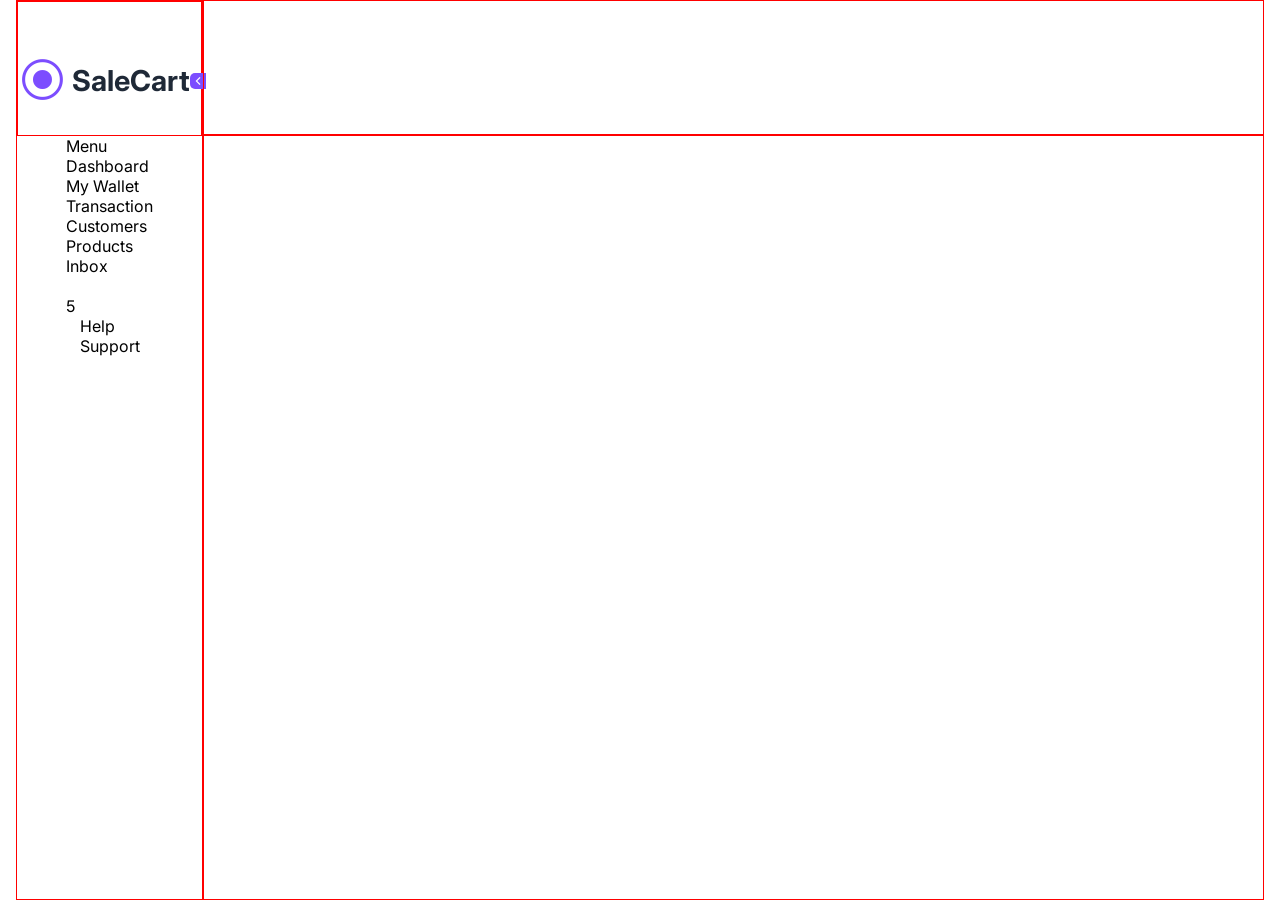
==== dashboard/index.html @ a75c5bb8 "Add files via upload" ====
<!DOCTYPE html>
<html lang="pt-be">
<head>
    <meta charset="UTF-8">
    <meta name="viewport" content="width=device-width, initial-scale=1.0">
    <title>DASHBOARD</title>
    <link rel="stylesheet" href="style.css">
    <link rel="stylesheet" href="https://fonts.googleapis.com/css2?family=Material+Symbols+Outlined"/>
</head>
<body>
    <div class="container">
        <aside>
            <div class="title">
                
                <h1><span class="material-symbols-outlined">radio_button_checked</span> SaleCart</h1>
                <span class="material-symbols-outlined title-span">chevron_left</span>

            </div>
            <div class="box1">
                <p class="menu-title">Menu</p>
                <div class="itens">
                    <p class="selected"><span></span> Dashboard</p>
                    <p><span></span> My Wallet</p>
                    <p><span></span> Transaction</p>
                    <p><span></span> Customers</p>
                    <p><span></span> Products</p>
                    <div class="iten-image">
                        <p><span></span> Inbox</p>
                        <img src="" alt="" >
                        <p class="num-aside">5</p>

                    </div>
                </div>
            </div>
            <div class="box2">
                <p class="menu-title">Help</p>
                <p><span></span> Support</p>


            </div>
        </aside>
        

        <div class="content">
            <header></header>
            <main></main>
    
        </div>

    </div>
</body>
</html>
---- dashboard/style.css ----
@import url('https://fonts.googleapis.com/css2?family=Inter:ital,opsz,wght@0,14..32,100..900;1,14..32,100..900&display=swap');
:root {

  /* ===== PRIMARY ===== */
  --color-primary: #7C4DFF;
  --color-primary-light: #A78BFA;
  --color-primary-dark: #5B21B6;

  /* ===== SECONDARY ===== */
  --color-secondary: #22C55E;
  --color-secondary-light: #86EFAC;

  /* ===== ALERT ===== */
  --color-danger: #FF5A5F;
  --color-warning: #F59E0B;
  --color-info: #3B82F6;

  /* ===== BACKGROUNDS ===== */
  --bg-main: #F5F6FA;
  --bg-sidebar: #FFFFFF;
  --bg-card: #FFFFFF;
  --bg-hover: #F3F4F6;

  /* ===== TEXT ===== */
  --text-primary: #1F2937;
  --text-secondary: #6B7280;
  --text-muted: #9CA3AF;
  --text-white: #FFFFFF;

  /* ===== BORDER ===== */
  --border-color: #E5E7EB;

  /* ===== CHART COLORS ===== */
  --chart-purple: #7C4DFF;
  --chart-green: #34D399;
  --chart-lime: #C4F000;
  --chart-blue: #60A5FA;
  --chart-orange: #FB923C;

  /* ===== STATUS ===== */
  --success: #22C55E;
  --error: #EF4444;
  --warning: #F59E0B;
  --info: #3B82F6;

  /* ===== SHADOW ===== */
  --shadow-sm: 0 2px 6px rgba(0,0,0,0.05);
  --shadow-md: 0 4px 12px rgba(0,0,0,0.08);

  /* ===== RADIUS ===== */
  --radius-sm: 8px;
  --radius-md: 12px;
  --radius-lg: 20px;
}
*{
    padding: 0;
    margin: 0;
    box-sizing: border-box;
    font-family: 'Inter', sans-serif;
}
body, .container{
    width: 100%;
    height: 100vh;
    display: flex;
    align-items: center;
    padding: .5em;
}

aside{
    border: 1px solid red;
    width: 15%;
    height: 100vh;
    display: flex;
    align-items: center;
    /* justify-content: center; */
    flex-direction: column;
}
.container aside .title{
    width: 100%;
    height: 15vh;
    padding-top: 1.5em;
    display: flex;
    align-items: center;
    justify-content: space-between;
    
    border: 1px solid red;
}
.container aside .title h1{
    color: var(--text-primary);
    font-size: 1.8em;
    display: flex;
    align-items: center;
}
.container aside .title h1 span{
    color: var(--chart-purple);
    font-size: 1.7em;
    margin-right: .1em;
}
.container aside .title .title-span{
    color: var(--bg-card);
    font-size: 1em;
    background-color: var(--chart-purple);
    border-top-left-radius: 5px;
    border-bottom-left-radius: 5px;
}







.container .content{
    width: 85%;
    height: 100vh;
}
header{
    border: 1px solid red;
    width: 100%;
    height: 15vh;
    padding-top: 1.5em;

}
main{
    border: 1px solid red;
    width: 100%;
    height: 85vh;
}
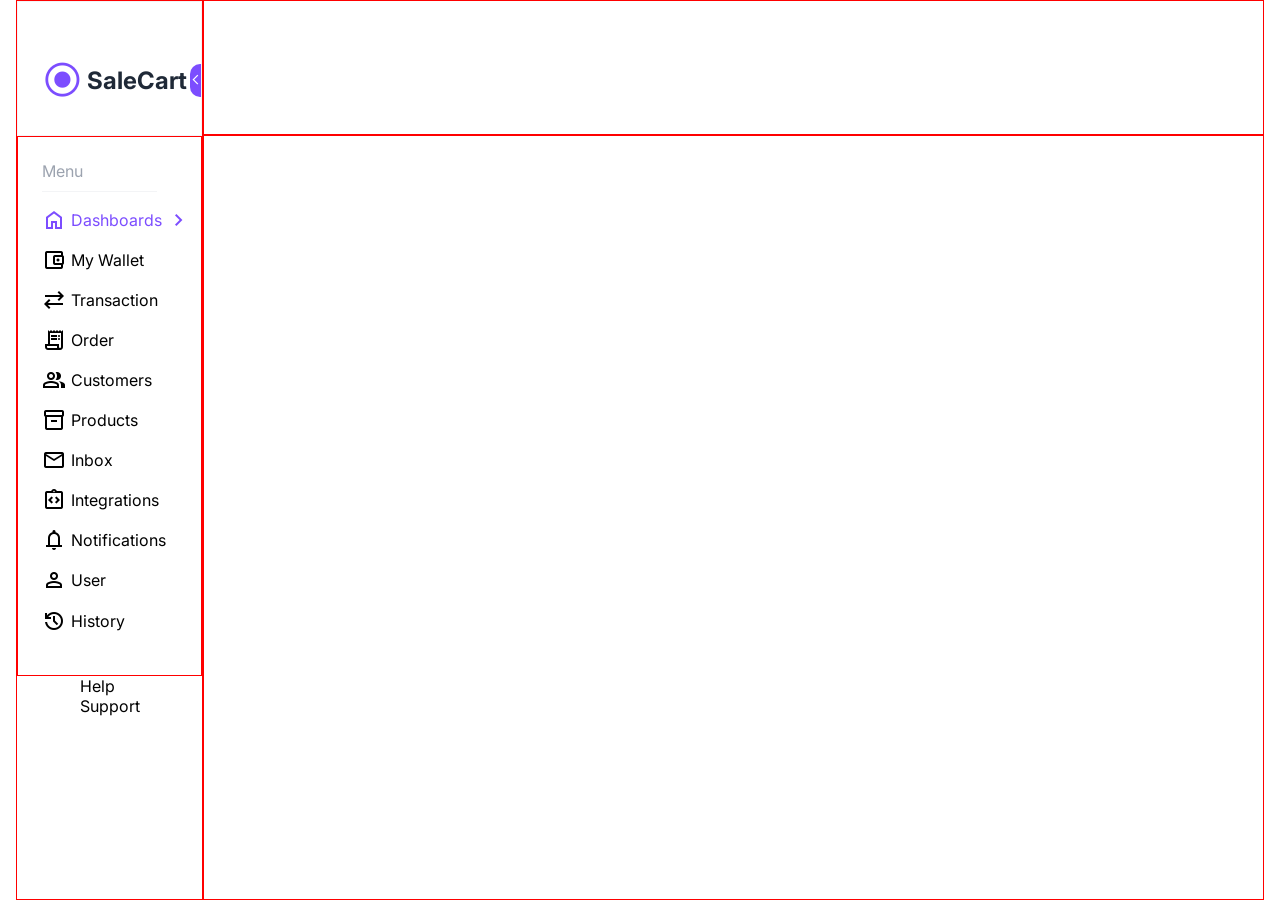
==== commit 5d9fe317: "Add files via upload" ====
--- a/dashboard/index.html
+++ b/dashboard/index.html
@@ -13,23 +13,35 @@
             <div class="title">
                 
                 <h1><span class="material-symbols-outlined">radio_button_checked</span> SaleCart</h1>
-                <span class="material-symbols-outlined title-span">chevron_left</span>
+                <div class="title-span"><span class="material-symbols-outlined">chevron_left</span></div>
+                
 
             </div>
             <div class="box1">
                 <p class="menu-title">Menu</p>
                 <div class="itens">
-                    <p class="selected"><span></span> Dashboard</p>
-                    <p><span></span> My Wallet</p>
-                    <p><span></span> Transaction</p>
-                    <p><span></span> Customers</p>
-                    <p><span></span> Products</p>
-                    <div class="iten-image">
-                        <p><span></span> Inbox</p>
+                    <div class="selected menu-iten">
+                        <p ><span class="material-symbols-outlined">home</span> Dashboards</p>
+                            <span class="material-symbols-outlined">chevron_right</span>
+                    </div>
+                    <p class="menu-iten"><span class="material-symbols-outlined">account_balance_wallet</span> My Wallet</p>
+                    <p class="menu-iten"><span class="material-symbols-outlined">sync_alt</span> Transaction</p>
+                    <p class="menu-iten"><span class="material-symbols-outlined">receipt_long</span> Order</p>
+                    <p class="menu-iten"><span class="material-symbols-outlined">group</span> Customers</p>
+                    <p class="menu-iten"><span class="material-symbols-outlined">inventory_2</span> Products</p>
+                    <p class="menu-iten"><span class="material-symbols-outlined">mail</span> Inbox</p>
+                    <p class="menu-iten"><span class="material-symbols-outlined">integration_instructions</span> Integrations</p>
+                    <p class="menu-iten"><span class="material-symbols-outlined">notifications</span> Notifications</p>
+                    <p class="menu-iten"><span class="material-symbols-outlined">person</span> User</p>
+                    <p class="menu-iten"><span class="material-symbols-outlined">history</span> History</p>
+
+
+                    <!-- <div class="iten-image menu-iten">
+                        <p><span class="material-symbols-outlined"></span> Inbox</p>
                         <img src="" alt="" >
                         <p class="num-aside">5</p>
 
-                    </div>
+                    </div> -->
                 </div>
             </div>
             <div class="box2">
--- a/dashboard/style.css
+++ b/dashboard/style.css
@@ -79,15 +79,16 @@
     width: 100%;
     height: 15vh;
     padding-top: 1.5em;
+    padding-left: 1.5em;
     display: flex;
     align-items: center;
     justify-content: space-between;
     
-    border: 1px solid red;
+    border: 1px solid var(--bg-hover);
 }
 .container aside .title h1{
     color: var(--text-primary);
-    font-size: 1.8em;
+    font-size: 1.5em;
     display: flex;
     align-items: center;
 }
@@ -97,13 +98,65 @@
     margin-right: .1em;
 }
 .container aside .title .title-span{
-    color: var(--bg-card);
+    width: 7%;
+    height: 30%;
+    background-color: var(--chart-purple);
+    border-top-left-radius: 10px;
+    border-bottom-left-radius: 10px;
+    display: flex;
+    align-items: center;
+    justify-content: center;
+}
+.container aside .title .title-span span{
+    color: var(--bg-card); 
+    font-size: 1.3em;
+    font-weight: 300;
+
+}
+.container aside .box1{
+    width: 100%;
+    height: 60vh;
+    padding: 1.5em;
+    
+    border: 1px solid red;
+}
+.container aside .box1 .menu-title{
+    width: 85%;
+    padding-bottom: .6em;
+    color: var(--text-muted);
     font-size: 1em;
-    background-color: var(--chart-purple);
-    border-top-left-radius: 5px;
-    border-bottom-left-radius: 5px;
+    border-bottom: 1px solid var(--bg-hover);
 }
-
+.container aside .box1 .itens{
+    width: 100%;
+    height: 90%;
+    padding-top: 1em;
+    font-size: 1.1  em;
+    display: flex;
+    flex-direction: column;
+    /* align-items: center; */
+    justify-content: space-between;
+}
+.container aside .box1 .itens .selected{
+    width: 100%;
+    display: flex;
+    align-items: center;
+    justify-content: space-between;
+    color: var(--chart-purple);
+    /* margin: .8em 0px; */
+}
+.container aside .box1 .itens .selected p{
+    display: flex;
+    align-items: center;
+    justify-content: space-between !important;
+    gap: .3em;
+    
+}
+.container aside .box1 .itens .menu-iten{
+    display: flex;
+    align-items: center;
+    gap: .3em;    
+}
 
 
 
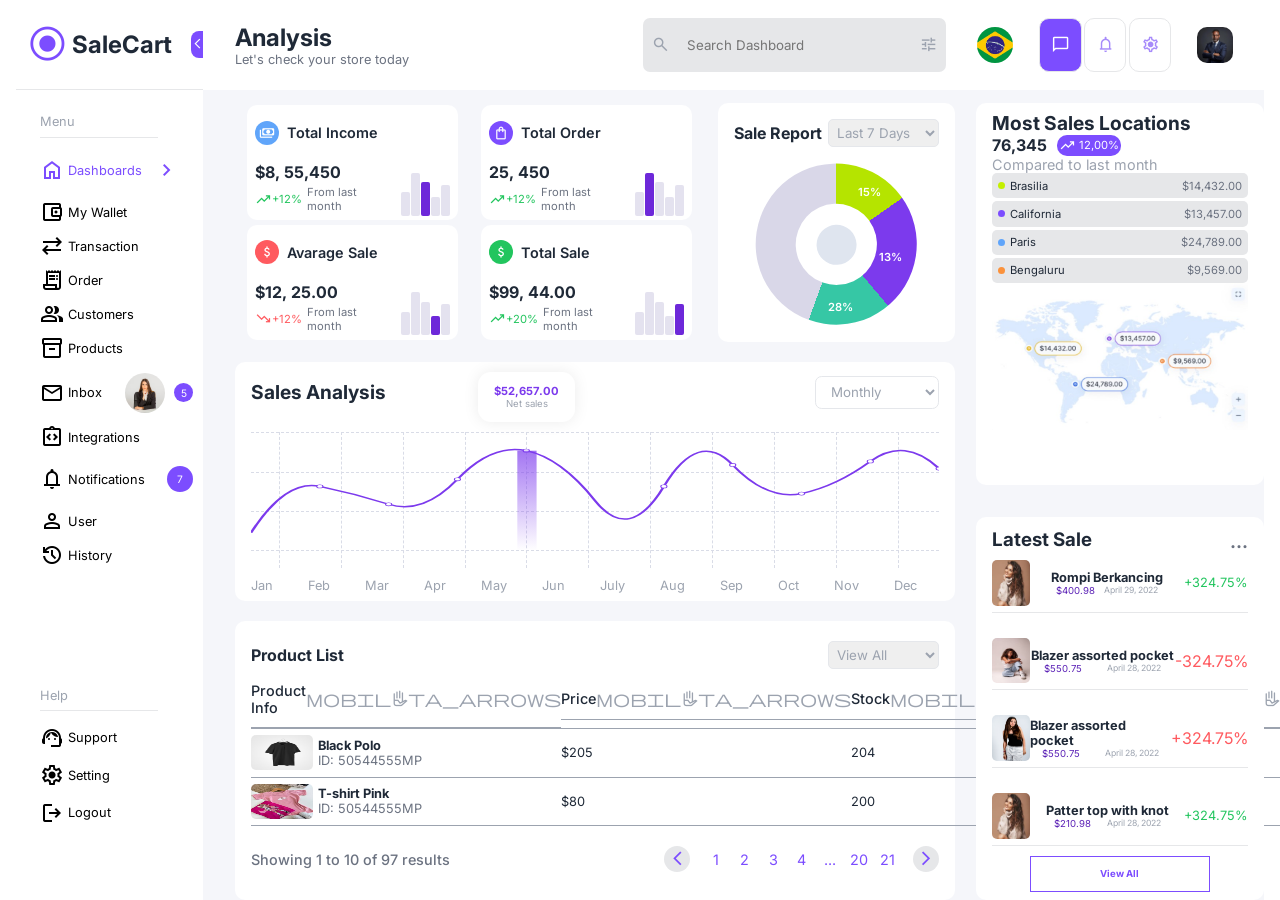
==== commit d5fb1cc0: "Dashboard Finalizada" ====
--- a/dashboard/index.html
+++ b/dashboard/index.html
@@ -1,5 +1,5 @@
 <!DOCTYPE html>
-<html lang="pt-be">
+<html lang="pt-br">
 <head>
     <meta charset="UTF-8">
     <meta name="viewport" content="width=device-width, initial-scale=1.0">
@@ -11,11 +11,8 @@
     <div class="container">
         <aside>
             <div class="title">
-                
                 <h1><span class="material-symbols-outlined">radio_button_checked</span> SaleCart</h1>
                 <div class="title-span"><span class="material-symbols-outlined">chevron_left</span></div>
-                
-
             </div>
             <div class="box1">
                 <p class="menu-title">Menu</p>
@@ -29,36 +26,546 @@
                     <p class="menu-iten"><span class="material-symbols-outlined">receipt_long</span> Order</p>
                     <p class="menu-iten"><span class="material-symbols-outlined">group</span> Customers</p>
                     <p class="menu-iten"><span class="material-symbols-outlined">inventory_2</span> Products</p>
-                    <p class="menu-iten"><span class="material-symbols-outlined">mail</span> Inbox</p>
+
+                    <div class="iten-image">
+                        <p class="menu-iten"><span class="material-symbols-outlined ">mail</span> Inbox</p>
+                        <img src="./images/perfil-aside.jpg" alt="perfil">
+                        <div class="num-aside">5</div>
+
+                    </div>
+
                     <p class="menu-iten"><span class="material-symbols-outlined">integration_instructions</span> Integrations</p>
-                    <p class="menu-iten"><span class="material-symbols-outlined">notifications</span> Notifications</p>
+
+                    <div class="iten-image only-num">
+                        <p class="menu-iten"><span class="material-symbols-outlined">notifications</span> Notifications </p>
+                        <div class="num-aside">7</div>
+
+                    </div>
+
                     <p class="menu-iten"><span class="material-symbols-outlined">person</span> User</p>
                     <p class="menu-iten"><span class="material-symbols-outlined">history</span> History</p>
 
 
-                    <!-- <div class="iten-image menu-iten">
-                        <p><span class="material-symbols-outlined"></span> Inbox</p>
-                        <img src="" alt="" >
-                        <p class="num-aside">5</p>
-
-                    </div> -->
+                    
                 </div>
             </div>
             <div class="box2">
                 <p class="menu-title">Help</p>
-                <p><span></span> Support</p>
+                <div class="itens">
+                    <p class="menu-iten"><span class="material-symbols-outlined">support_agent</span>Support</p>
+
+                    <p class="menu-iten"><span class="material-symbols-outlined">settings</span>Setting</p>
+
+                    <p class="menu-iten"><span class="material-symbols-outlined">logout</span>Logout</p>
+
+                </div>
 
 
             </div>
         </aside>
         
-
         <div class="content">
-            <header></header>
-            <main></main>
-    
+            <header>
+                <div class="header-titles">
+                    <h1>Analysis</h1>
+                    <p>Let's check your store today</p>
+                </div>
+                <div class="header-itens">
+                    <div class="search-box">
+                        <span class="material-symbols-outlined">search</span>
+                        <input type="text" placeholder="Search Dashboard">
+                        <span class="material-symbols-outlined">tune</span>
+                    </div>
+                    <div class="header-icons-bandeira">
+                        <img src="./images/bandeira-brasil.jpg" alt="Bandeira do Brasil">
+                    </div>
+                    <div class="header-icon icon-selected">
+                        <span class="material-symbols-outlined">chat_bubble</span>
+                    </div>
+                    <div class="header-icon">
+                        <span class="material-symbols-outlined">notifications</span>
+                    </div>
+                    <div class="header-icon">
+                        <span class="material-symbols-outlined">settings</span>
+                    </div>
+                    <div class="header-icons-bandeira header-perfil">
+                        <img src="./images/perfil-header.jpg" alt="Foto de perfil">
+
+                    </div>
+                    
+                </div>
+            </header>
+            <main>
+                <div class="box1">
+                    <div class="box1-parte1">
+                        <div class="cards-box">
+                            <div class="card">
+                                <div class="card-title">
+                                    <span class="material-symbols-outlined bg-blue">payments</span>
+                                    <h3>Total Income</h3>
+                                </div>
+                                <div class="info-card">
+                                    <div class="text">
+                                        <h2>$8, 55,450</h2>
+                                        <div class="text-p">
+                                            <p class="text-green"><span class="material-symbols-outlined">trending_up</span> +12%</p>
+                                            <p>From last month</p>
+
+                                        </div>
+
+                                    </div>
+                                    <div class="grafico-card">
+                                        
+                                        <div class="barra barra1"></div>
+                                        <div class="barra barra2"></div>
+                                        <div class="barra barra3 selected-barra"></div>
+                                        <div class="barra barra4"></div>
+                                        <div class="barra barra5"></div>
+                                    </div>
+                                </div>
+                            </div>
+                            <div class="card ">
+                                <div class="card-title">
+                                    <span class="material-symbols-outlined bg-purple">shopping_bag</span>
+                                    <h3>Total Order</h3>
+                                </div>
+                                <div class="info-card">
+                                    <div class="text">
+                                        <h2>25, 450</h2>
+                                        <div class="text-p">
+                                            <p class="text-green"><span class="material-symbols-outlined">trending_up</span> +12%</p>
+                                            <p>From last month</p>
+
+                                        </div>
+
+                                    </div>
+                                    <div class="grafico-card">
+                                        
+                                        <div class="barra barra1"></div>
+                                        <div class="barra barra2 selected-barra"></div>
+                                        <div class="barra barra3"></div>
+                                        <div class="barra barra4"></div>
+                                        <div class="barra barra5"></div>
+                                    </div>
+                                </div>
+                            </div>
+                            <div class="card">
+                                <div class="card-title">
+                                    <span class="material-symbols-outlined bg-red">attach_money</span>
+                                    <h3>Avarage Sale</h3>
+                                </div>
+                                <div class="info-card">
+                                    <div class="text">
+                                        <h2>$12, 25.00</h2>
+                                        <div class="text-p">
+                                            <p class="text-red"><span class="material-symbols-outlined">trending_down</span> +12%</p>
+                                            <p>From last month</p>
+
+                                        </div>
+
+                                    </div>
+                                    <div class="grafico-card">
+                                        
+                                        <div class="barra barra1"></div>
+                                        <div class="barra barra2"></div>
+                                        <div class="barra barra3"></div>
+                                        <div class="barra barra4 selected-barra"></div>
+                                        <div class="barra barra5"></div>
+                                    </div>
+                                </div>
+                            </div>
+                            <div class="card">
+                                <div class="card-title">
+                                    <span class="material-symbols-outlined bg-green">attach_money</span>
+                                    <h3>Total Sale</h3>
+                                </div>
+                                <div class="info-card">
+                                    <div class="text">
+                                        <h2>$99, 44.00</h2>
+                                        <div class="text-p">
+                                            <p class="text-green"><span class="material-symbols-outlined">trending_up</span>+20%</p>
+                                            <p>From last month</p>
+
+                                        </div>
+
+                                    </div>
+                                    <div class="grafico-card">
+                                        
+                                        <div class="barra barra1"></div>
+                                        <div class="barra barra2"></div>
+                                        <div class="barra barra3"></div>
+                                        <div class="barra barra4"></div>
+                                        <div class="barra barra5 selected-barra"></div>
+                                    </div>
+                                </div>
+                            </div>
+
+
+                           
+                        </div>
+                        
+                        <div class="grafico1-box">
+                            <div class="titles">
+                                <h3>Sale Report</h3>
+                                <select name="days" id="days">
+                                    <option value="1" selected>Last 7 Days</option>
+                                    <option value="2">Last 15 Days</option>
+                                    <option value="3">Last 30 Days</option>
+                                </select>
+                            </div>
+
+                            <div class="grafico-circle">
+                                <div class="circle">
+                                    <div class="parte parte1">
+                                        <span>15%</span>
+                                    </div>
+
+                                    <div class="parte parte2">
+                                        <span>13%</span>
+                                    </div>
+
+                                    <div class="parte parte3">
+                                        <span>28%</span>
+                                    </div>
+
+                                    <div class="center-circle"></div>
+                                </div>
+
+
+                            </div>
+                        </div>
+                    </div>
+
+                    <div class="box1-parte2">
+                        <div class="titles">
+                            <h3>Sales Analysis</h3>
+                            <select name="days" id="days">
+                                <option value="1" selected>Monthly</option>
+                                <option value="2">Last 15 Days</option>
+                                <option value="3">Last 30 Days</option>
+                            </select>
+                        </div>
+                        <div class="grafico-meses">
+                            <div class="linha-horizontal linha1"></div>
+                            <div class="linha-horizontal linha2"></div>
+                            <div class="linha-horizontal linha3"></div>
+                            <div class="linha-horizontal linha4"></div>
+
+                            <div class="linha-vertical v1"></div>
+                            <div class="linha-vertical v2"></div>
+                            <div class="linha-vertical v3"></div>
+                            <div class="linha-vertical v4"></div>
+                            <div class="linha-vertical v5"></div>
+                            <div class="linha-vertical v6"></div>
+                            <div class="linha-vertical v7"></div>
+                            <div class="linha-vertical v8"></div>
+                            <div class="linha-vertical v9"></div>
+                            <div class="linha-vertical v10"></div>
+                            <div class="linha-vertical v11"></div>
+
+                            <div class="grafico-linha">
+                                <svg viewBox="0 0 100 40" preserveAspectRatio="none">
+
+                                    <path 
+                                        d="
+                                        M 0 33
+                                        Q 5 18 10 20
+                                        T 20 25
+                                        T 30 18
+                                        T 40 10
+                                        T 50 24
+                                        T 60 20
+                                        T 70 14
+                                        T 80 22
+                                        T 90 13
+                                        T 100 15
+                                        "
+                                        fill="none"
+                                        stroke="#7c3aed"
+                                        stroke-width="0.4"
+                                    />
+
+                                    <!-- bolinhas -->
+                                    <circle cx="10" cy="20" r="0.45" />
+                                    <circle cx="20" cy="25" r="0.45" />
+                                    <circle cx="30" cy="18" r="0.45" />
+                                    <circle cx="40" cy="10" r="0.45" />
+                                    <circle cx="60" cy="20" r="0.45" />
+                                    <circle cx="70" cy="14" r="0.45" />
+                                    <circle cx="80" cy="22" r="0.45" />
+                                    <circle cx="90" cy="13" r="0.45" />
+                                    <circle cx="100" cy="15" r="0.45" />
+
+                                    <!-- destaque junho -->
+                                    <rect x="38.7" y="10" width="2.8" height="28" fill="url(#gradiente)" />
+
+                                    <defs>
+                                        <linearGradient id="gradiente" x1="0" y1="0" x2="0" y2="1">
+                                            <stop offset="0%" stop-color="#7c3aed" stop-opacity="0.7"/>
+                                            <stop offset="100%" stop-color="#7c3aed" stop-opacity="0"/>
+                                        </linearGradient>
+                                    </defs>
+
+                                </svg>
+
+                                <div class="tooltip">
+                                    <strong>$52,657.00</strong>
+                                    <span>Net sales</span>
+                                </div>
+                            </div>
+
+                            <div class="meses">
+                                <span>Jan</span>
+                                <span>Feb</span>
+                                <span>Mar</span>
+                                <span>Apr</span>
+                                <span>May</span>
+                                <span>Jun</span>
+                                <span>July</span>
+                                <span>Aug</span>
+                                <span>Sep</span>
+                                <span>Oct</span>
+                                <span>Nov</span>
+                                <span>Dec</span>
+                            </div>
+
+                        </div>
+
+                    </div>
+
+                    <div class="box1-parte3">
+                        <div class="titles">
+                            <h3>Product List</h3>
+                            <select name="days" id="days">
+                                <option value="1" selected>View All</option>
+                                <option value="2">Last 15 Days</option>
+                                <option value="3">Last 30 Days</option>
+                            </select>
+                        </div>
+                        <table>
+                            <thead class="thead">
+                                <th>
+                                    <div class="th-content">
+                                        Product Info
+                                        <span class="material-symbols-outlined">mobiledata_arrows</span>
+                                    </div>
+                                </th>
+
+                                <th>
+                                    <div class="th-content">
+                                        Price
+                                        <span class="material-symbols-outlined">mobiledata_arrows</span>
+                                    </div>
+                                </th>
+
+                                <th>
+                                    <div class="th-content">
+                                        Stock
+                                        <span class="material-symbols-outlined">mobiledata_arrows</span>
+                                    </div>
+                                </th>
+
+                                <th>
+                                    <div class="th-content">
+                                        Start Date
+                                        <span class="material-symbols-outlined">mobiledata_arrows</span>
+                                    </div>
+                                </th>
+
+                                <th>
+                                    <div class="th-content">
+                                        Statistcs
+                                        <span class="material-symbols-outlined">mobiledata_arrows</span>
+                                    </div>
+                                </th>
+
+                                <th>
+                                    <div class="th-content">
+                                        Action
+                                    </div>
+                                </th>
+                            </thead>
+                            <tr>
+                                <td class="td-img">
+                                    <div class="product">
+                                        <img src="./images/black-polo.avif" alt="Blusa Preta Polo" width="20px" height="20px">
+                                        <div class="info">
+                                            <h4>Black Polo</h4>
+                                            <p>ID: 50544555MP</p>
+                                        </div>
+
+                                    </div>
+                                </td>
+                                <td>$205</td>
+                                <td>204</td>
+                                <td>Apr 24, 2023</td>
+                                <td class="statist">
+                                    <div class="info">
+                                        <h4>Perfect</h4>
+                                        <p>1.2k sales</p>
+                                    </div>
+                                    <div class="barra barra1">
+                                        <div class="color"></div>
+                                        
+                                    </div>
+                                </td>
+                                <td class="input">
+                                    <input type="checkbox" id="chk" />
+                                    <label for="chk" class="switch">
+                                    <span class="slider"></span>
+                                    </label>
+                                </td>
+                            </tr>
+                            <tr>
+                                <td class="td-img">
+                                    <div class="product">
+                                        <img src="./images/blusa-rosa.jfif" alt="Blusa Rosa" width="20px" height="20px">
+                                        <div class="info">
+                                            <h4>T-shirt Pink</h4>
+                                            <p>ID: 50544555MP</p>
+                                        </div>
+
+                                    </div>
+                                </td>
+                                <td>$80</td>
+                                <td>200</td>
+                                <td>Apr 24, 2023</td>
+                                <td class="statist">
+                                    <div class="info">
+                                        <h4>Good</h4>
+                                        <p>700 sales</p>
+                                    </div>
+                                    <div class="barra barra2">
+                                        <div class="color"></div>
+                                        
+                                    </div>
+                                </td>
+                                <td class="input">
+                                    <input type="checkbox" id="chk" />
+                                    <label for="chk" class="switch">
+                                    <span class="slider"></span>
+                                    </label>
+                                </td>
+                            </tr>
+                        </table>
+                        <div class="pages">
+                            <h4>Showing 1 to 10 of 97 results</h4>
+                            <div class="num-result">
+                                <span class="material-symbols-outlined">arrow_back_ios_new</span>
+                                <div class="num-pages">
+                                    <span>1</span>
+                                    <span>2</span>
+                                    <span>3</span>
+                                    <span>4</span>
+                                    <span>...</span>
+                                    <span>20</span>
+                                    <span>21</span>
+                                </div>
+                                <span class="material-symbols-outlined">arrow_forward_ios</span>
+                            </div>
+                        </div>
+                    </div>
+                </div>
+
+                <div class="box2">
+                    <div class="box-mapa">
+                        <h3>Most Sales Locations</h3>
+                        <div class="porcentagem">
+                            <h4>76,345</h4>
+                            <p><span class="material-symbols-outlined">trending_up</span>  12,00%</p>
+
+                        </div>
+                        <p class="text-gray">Compared to last month</p>
+                        <div class="legenda">
+                            <div class="pais">
+                                <div class="nome-pais">
+                                    <div class="color1 color"></div>
+                                    <p>Brasilia</p>
+                                </div>
+                                <div class="num-pais">$14,432.00</div>
+                            </div>
+                            <div class="pais">
+                                <div class="nome-pais">
+                                    <div class="color2 color"></div>
+                                    <p>California</p>
+                                </div>
+                                <div class="num-pais">$13,457.00</div>
+                            </div>
+                            <div class="pais">
+                                <div class="nome-pais">
+                                    <div class="color3 color"></div>
+                                    <p>Paris</p>
+                                </div>
+                                <div class="num-pais">$24,789.00</div>
+                            </div>
+                            <div class="pais">
+                                <div class="nome-pais">
+                                    <div class="color4 color"></div>
+                                    <p>Bengaluru</p>
+                                </div>
+                                <div class="num-pais">$9,569.00</div>
+                            </div>
+                        </div>
+                        <div class="mapa">
+                            <img src="./images/mapa.jpg" alt="Mapa do mundo">
+                        </div>
+                    </div>
+                    <div class="card2">
+                        <div class="title">
+                            <h3>Latest Sale</h3>
+                            <span>...</span>
+                        </div>
+                        <div class="cards">
+                            <div class="card">
+                                <img src="./images/pessoa1.jpg" alt="Modelo" width="20px" height="20px">
+                                <div class="info">
+                                    <h4>Rompi Berkancing</h4>
+                                    <div class="text-menor">
+                                        <p class="text-purple">$400.98</p>
+                                        <p class="text-gray">April 29, 2022</p>
+                                    </div>
+                                </div>
+                                <p class="text-green">+324.75%</p>
+                            </div>
+                            <div class="card">
+                                <img src="./images/pessoa3.jfif" alt="Modelo" width="20px" height="20px">
+                                <div class="info">
+                                    <h4>Blazer assorted pocket</h4>
+                                    <div class="text-menor">
+                                        <p class="text-purple">$550.75</p>
+                                        <p class="text-gray">April 28, 2022</p>
+                                    </div>
+                                </div>
+                                <p class="text-red">-324.75%</p>
+                            </div>
+                            <div class="card">
+                                <img src="./images/pessoa3.jpg" alt="Modelo" width="20px" height="20px">
+                                <div class="info">
+                                    <h4>Blazer assorted pocket</h4>
+                                    <div class="text-menor">
+                                        <p class="text-purple">$550.75</p>
+                                        <p class="text-gray">April 28, 2022</p>
+                                    </div>
+                                </div>
+                                <p class="text-red">+324.75%</p>
+                            </div>
+                            <div class="card">
+                                <img src="./images/pessoa1.jpg" alt="Modelo" width="20px" height="20px">
+                                <div class="info">
+                                    <h4>Patter top with knot</h4>
+                                    <div class="text-menor">
+                                        <p class="text-purple">$210.98</p>
+                                        <p class="text-gray">April 28, 2022</p>
+                                    </div>
+                                </div>
+                                <p class="text-green">+324.75%</p>
+                            </div>
+                        </div>
+                        <input type="submit" value="View All" class="button">
+                    </div>
+                </div>
+            </main>   
         </div>
-
     </div>
 </body>
 </html>
--- a/dashboard/style.css
+++ b/dashboard/style.css
@@ -1,52 +1,42 @@
 @import url('https://fonts.googleapis.com/css2?family=Inter:ital,opsz,wght@0,14..32,100..900;1,14..32,100..900&display=swap');
 :root {
-
   /* ===== PRIMARY ===== */
   --color-primary: #7C4DFF;
   --color-primary-light: #A78BFA;
   --color-primary-dark: #5B21B6;
-
   /* ===== SECONDARY ===== */
   --color-secondary: #22C55E;
   --color-secondary-light: #86EFAC;
-
   /* ===== ALERT ===== */
   --color-danger: #FF5A5F;
   --color-warning: #F59E0B;
   --color-info: #3B82F6;
-
   /* ===== BACKGROUNDS ===== */
   --bg-main: #F5F6FA;
   --bg-sidebar: #FFFFFF;
   --bg-card: #FFFFFF;
-  --bg-hover: #F3F4F6;
-
+  --bg-hover: #e6e7e9;
   /* ===== TEXT ===== */
   --text-primary: #1F2937;
   --text-secondary: #6B7280;
   --text-muted: #9CA3AF;
   --text-white: #FFFFFF;
-
   /* ===== BORDER ===== */
   --border-color: #E5E7EB;
-
   /* ===== CHART COLORS ===== */
   --chart-purple: #7C4DFF;
   --chart-green: #34D399;
   --chart-lime: #C4F000;
   --chart-blue: #60A5FA;
   --chart-orange: #FB923C;
-
   /* ===== STATUS ===== */
   --success: #22C55E;
   --error: #EF4444;
-  --warning: #F59E0B;
+  --warning: #f1c77d;
   --info: #3B82F6;
-
   /* ===== SHADOW ===== */
   --shadow-sm: 0 2px 6px rgba(0,0,0,0.05);
   --shadow-md: 0 4px 12px rgba(0,0,0,0.08);
-
   /* ===== RADIUS ===== */
   --radius-sm: 8px;
   --radius-md: 12px;
@@ -58,6 +48,31 @@
     box-sizing: border-box;
     font-family: 'Inter', sans-serif;
 }
+.text-green{
+    color: var(--color-secondary);
+}
+.text-red{
+    color: var(--color-danger);
+}
+.text-purple{
+    color: var(--color-primary-dark);
+}
+.text-gray{
+    color: var(--text-muted);
+    font-size: .9em;
+}
+.bg-purple{
+    background-color: var(--chart-purple);
+}
+.bg-blue{
+    background-color: var(--chart-blue);
+}
+.bg-red{
+    background-color: var(--color-danger);
+}
+.bg-green{
+    background-color: var(--success);
+}
 body, .container{
     width: 100%;
     height: 100vh;
@@ -65,26 +80,21 @@
     align-items: center;
     padding: .5em;
 }
-
 aside{
-    border: 1px solid red;
     width: 15%;
     height: 100vh;
     display: flex;
     align-items: center;
-    /* justify-content: center; */
     flex-direction: column;
 }
 .container aside .title{
     width: 100%;
-    height: 15vh;
-    padding-top: 1.5em;
-    padding-left: 1.5em;
-    display: flex;
-    align-items: center;
-    justify-content: space-between;
-    
-    border: 1px solid var(--bg-hover);
+    height: 10vh;
+    padding-left: .7em;
+    display: flex;
+    align-items: center;
+    justify-content: space-between;
+    border-bottom: 1px solid var(--bg-hover);
 }
 .container aside .title h1{
     color: var(--text-primary);
@@ -100,9 +110,10 @@
 .container aside .title .title-span{
     width: 7%;
     height: 30%;
+    min-height: 25px;
     background-color: var(--chart-purple);
-    border-top-left-radius: 10px;
-    border-bottom-left-radius: 10px;
+    border-top-left-radius: 8px;
+    border-bottom-left-radius: 8px;
     display: flex;
     align-items: center;
     justify-content: center;
@@ -111,71 +122,820 @@
     color: var(--bg-card); 
     font-size: 1.3em;
     font-weight: 300;
-
 }
 .container aside .box1{
     width: 100%;
-    height: 60vh;
+    height: 65vh;
     padding: 1.5em;
-    
-    border: 1px solid red;
-}
-.container aside .box1 .menu-title{
+}
+.container aside .menu-title{
     width: 85%;
     padding-bottom: .6em;
     color: var(--text-muted);
-    font-size: 1em;
+    font-size: .8em;
     border-bottom: 1px solid var(--bg-hover);
 }
-.container aside .box1 .itens{
-    width: 100%;
+.container aside .itens{
+    width: 100%;
+    height: 80%;
+    padding-top: 1em;
+    font-size: .8em;
+    display: flex;
+    flex-direction: column;
+    justify-content: space-between;
+    gap: 10px;
+}
+.container aside .box1 .itens .selected{
+    width: 100%;
+    height: 5vh;
+    display: flex;
+    align-items: center;
+    justify-content: space-between;
+    color: var(--chart-purple);
+}
+.container aside .box1 .itens .selected p{
+    display: flex;
+    align-items: center;
+    justify-content: space-between !important;
+    gap: .3em;    
+}
+.container aside .itens .menu-iten{
+    width: 100%;
+    height: 3vh;
+    display: flex;
+    align-items: center;
+    gap: .3em;    
+}
+.container aside .itens .iten-image{
+    width: 110%;
+    height: 5vh;
+    display: flex;
+    align-items: center;
+    justify-content: space-between;
+    gap: .3em;    
+}
+.container aside .itens .iten-image img{
+    width: auto;
     height: 90%;
-    padding-top: 1em;
-    font-size: 1.1  em;
-    display: flex;
-    flex-direction: column;
-    /* align-items: center; */
-    justify-content: space-between;
-}
-.container aside .box1 .itens .selected{
-    width: 100%;
-    display: flex;
-    align-items: center;
-    justify-content: space-between;
-    color: var(--chart-purple);
-    /* margin: .8em 0px; */
-}
-.container aside .box1 .itens .selected p{
-    display: flex;
-    align-items: center;
-    justify-content: space-between !important;
-    gap: .3em;
-    
-}
-.container aside .box1 .itens .menu-iten{
-    display: flex;
-    align-items: center;
-    gap: .3em;    
-}
-
-
-
-
-
-
+    border-radius: 50%;
+    object-fit: cover;
+    aspect-ratio: 1/1;
+    margin-right: 5px;
+    margin-left: 1.5em;
+}
+.container aside .itens .num-aside{
+    width: 4rem;
+    aspect-ratio: 1/1;
+    font-size: .8em;
+    padding: 0px;
+    border-radius: 50%;
+    background-color: var(--chart-purple);
+    color: var(--bg-card);
+    display: flex;
+    align-items: center;
+    justify-content: center;
+}
+.container aside .box1 .itens .only-num .num-aside{
+    width: 2rem;
+}
+.container aside .box2{
+    width: 100%;
+    height: 20vh;
+    padding: 1.5em;
+    padding-top: .8em;
+}
 .container .content{
     width: 85%;
     height: 100vh;
 }
 header{
-    border: 1px solid red;
-    width: 100%;
-    height: 15vh;
-    padding-top: 1.5em;
-
+    width: 100%;
+    height: 10vh;
+    display: flex;
+    align-items: center;
+    justify-content: space-between;
+    padding-right: 1em;
+    padding-left: 2em;
+}
+header .header-titles{
+    width: 35%;
+    height: 100%;
+    color: var(--text-primary);
+    display: flex;
+    justify-content: center;
+    flex-direction: column;
+}
+header .header-titles h1{
+    font-size: 1.5em;
+}
+header .header-titles p{
+    font-size: .8em;
+    color: var(--text-secondary);
+}
+header .header-itens{
+    width: 60%;
+    height: 100%;
+    display: flex;
+    align-items: center;
+    justify-content: space-evenly;
+}
+header .header-itens .search-box{
+    width: 50%;
+    height: 60%;
+    background-color: var(--bg-hover);
+    border-radius: 7px;
+    display: flex;
+    align-items: center;
+    justify-content: space-around;
+    margin-right: 1em;
+}
+header .header-itens .search-box span{
+    color: var(--text-muted);
+    font-size: 1.2em;
+}
+header .header-itens .search-box input{
+    border: none;
+    outline: none;
+    background-color: transparent;
+}
+header .header-itens .header-icons-bandeira{
+    width: 10%;
+    height: 100%;
+    display: flex;
+    align-items: center;
+    justify-content: center;
+}
+header .header-itens .header-icons-bandeira img{
+    width: 60%;
+    height: auto;
+    border-radius: 50%;
+    aspect-ratio: 1/1;
+    object-fit: cover;
+}
+header .header-itens .header-icon{
+    width: 7%;
+    height: 60%;
+    border: 1px solid var(--bg-hover);
+    color: var(--color-primary-light);
+    display: flex;
+    align-items: center;
+    justify-content: center;
+    border-radius: 10px;
+}
+header .header-itens .icon-selected{
+    background-color: var(--chart-purple);
+    color: var(--bg-card);
+    margin-left: .7em;
+}
+header .header-itens .header-icon span{
+    font-size: 1.2em;
+}
+header .header-itens .header-perfil{
+    margin-left: .7em;
+}
+header .header-itens .header-perfil img{
+    border-radius: 10px;
 }
 main{
-    border: 1px solid red;
-    width: 100%;
-    height: 85vh;
+    width: 100%;
+    height: 90vh;
+    display: flex;
+    align-items: center;
+    justify-content: space-between;
+    padding-left: 2em;
+    background-color: var(--bg-main);
+    padding-top: .8em;
+}
+main .box1{
+    width: 70%;
+    height: 100%;
+    display: flex;
+    align-items: center;
+    justify-content: space-between;
+    flex-direction: column;
+}
+main .box1 .box1-parte1{
+    width: 100%;
+    height: 30%;
+    display: flex;
+    align-items: center;
+    justify-content: space-between;
+}
+main .box1 .box1-parte1 .cards-box{
+    width: 65%;
+    height: 100%;
+    display: flex;
+    align-items: center;
+    justify-content: space-around;
+    flex-wrap: wrap;
+}
+main .box1 .box1-parte1 .cards-box .card{
+    width: 45%;
+    height: 48%;
+    border-radius: 10px;
+    padding: .2em .5em;
+    color: var(--text-primary);
+    background-color: var(--bg-card);
+}
+main .box1 .box1-parte1 .cards-box .card-title{
+    width: 100%;
+    height: 45%;
+    display: flex;
+    align-items: center;
+}
+main .box1 .box1-parte1 .cards-box .card-title span{
+    width: 1.5em;
+    height: 1.5em;
+    border-radius: 50%;
+    color: var(--bg-card);
+    font-size: 1em;
+    display: flex;
+    align-items: center;
+    justify-content: center;
+    margin-right: .5em;
+}
+main .box1 .box1-parte1 .cards-box .card-title h3{
+    font-size: .9em;
+    font-weight: 600;
+}
+main .box1 .box1-parte1 .cards-box .info-card{
+    width: 100%;
+    height: 55%;
+    display: flex;
+    align-items: center;
+    justify-content: space-between;
+    margin-top: 5px;
+}
+main .box1 .box1-parte1 .cards-box .info-card .text{
+    width: 70%;
+    height: 100%;
+}
+main .box1 .box1-parte1 .cards-box .info-card .text h2{
+    font-size: 1em;
+    margin-bottom: 3px;
+}
+main .box1 .box1-parte1 .cards-box .info-card .text .text-p{
+    width: 103%;
+    height: auto;
+    display: flex;
+    align-items: center;
+    font-size: .7em;
+    color: var(--text-secondary);    
+}
+main .box1 .box1-parte1 .cards-box .info-card .text .text-p span{
+    font-size: 1.5em;
+}
+main .box1 .box1-parte1 .cards-box .info-card .text .text-p p{
+    display: flex;
+    align-items: center;
+    margin-right: 5px;
+}
+main .box1 .box1-parte1 .cards-box .info-card .grafico-card{
+    width: 25%;
+    height: 80%;
+    display: flex;
+    align-items: flex-end;
+    justify-content: space-between;
+}
+main .box1 .box1-parte1 .cards-box .grafico-card .barra{
+    width: 9px;
+    background: #e4e2ef;
+    border-radius: 2px;
+}
+main .box1 .box1-parte1 .cards-box .grafico-card .barra1{
+    height: 50%;
+}
+main .box1 .box1-parte1 .cards-box .grafico-card .barra2{
+    height: 90%;
+}
+main .box1 .box1-parte1 .cards-box .grafico-card .barra3{
+    height: 70%;
+}
+main .box1 .box1-parte1 .cards-box .grafico-card .barra4{
+    height: 40%;
+}
+main .box1 .box1-parte1 .cards-box .grafico-card .barra5{
+    height: 65%;
+}
+main .box1 .box1-parte1 .cards-box .grafico-card .selected-barra{
+    background: #6d28d9;
+}
+main .box1 .box1-parte1 .grafico1-box{
+    width: 33%;
+    height: 100%;
+    padding: .5em 1em;
+    border-radius: 10px;
+    background-color: var(--bg-card);
+}
+main .box1 .titles{
+    width: 100%;
+    height: 20%;
+    display: flex;
+    align-items: center;
+    justify-content: space-between;
+}
+main .box1 .titles h3{
+    font-size: 1em;
+    font-weight: 700;
+    color: var(--text-primary);
+}
+main .box1 .titles select{
+    border: 1px solid var(--border-color);
+    border-radius: 5px;
+    padding: .3em;
+    color: var(--text-muted);
+    outline: none;
+}
+main .box1 .box1-parte1 .grafico1-box .grafico-circle{
+    width: 100%;
+    height: 80%;
+    display: flex;
+    align-items: center;
+    justify-content: center;
+}
+main .box1 .box1-parte1 .grafico1-box .grafico-circle .circle{
+    height: 90%;
+    width: auto;
+    aspect-ratio: 1/1;
+    border-radius: 50%;
+    position: relative;
+    transform: rotate(200deg);
+    background:
+    conic-gradient(
+        #d9d7e8 0deg 160deg,
+        #b5e400 160deg 215deg, /* verde claro */
+        #7c3aed 215deg 300deg,
+        #36c7a5 300deg 360deg  /* verde água */
+    );
+    transition: .3s;
+}
+main .box1 .box1-parte1 .grafico1-box .grafico-circle .circle::before{
+    content: "";
+    position: absolute;
+    height: 50%;
+    width: auto;
+    aspect-ratio: 1/1;
+    background-color: var(--bg-card);
+    border-radius: 50%;
+    top: 50%;
+    left: 50%;
+    transform: translate(-50%, -50%);
+}
+main .box1 .box1-parte1 .grafico1-box .grafico-circle .center-circle{
+    height: 25%;
+    width: auto;
+    aspect-ratio: 1/1;
+    border-radius: 50%;
+    background-color: #dfe5ef;
+    position: absolute;
+    top: 50%;
+    left: 50%;
+    transform: translate(-50%, -50%);
+    z-index: 2;
+}
+main .box1 .box1-parte1 .grafico1-box .grafico-circle .parte{
+    position: absolute;
+    color: white;
+    font-weight: 600;
+    font-size: .7em;
+    z-index: 3;
+    transform: rotate(-200deg);
+}
+main .box1 .box1-parte1 .grafico1-box .grafico-circle .parte1{
+    bottom: 8%;
+    left: 35%;   
+}
+main .box1 .box1-parte1 .grafico1-box .grafico-circle .parte2{
+    top: 50%;
+    right: 77%;
+}
+main .box1 .box1-parte1 .grafico1-box .grafico-circle .parte3{
+    top: 10%;
+    right: 58%;
+}
+main .box1 .box1-parte2{
+    width: 100%;
+    height: 30%;
+    padding: .5em 1em;
+    border-radius: 10px;
+    background-color: var(--bg-card);
+    position: relative;
+    overflow: hidden;
+}
+main .box1 .box1-parte2 .titles{
+    width: 100%;
+    height: 20%;
+    display: flex;
+    align-items: center;
+    justify-content: space-between;
+}
+main .box1 .box1-parte2 .titles h3{
+    font-size: 1.2em;
+    color: var(--text-primary);
+}
+main .box1 .box1-parte2 .titles select{
+    padding: .5em .8em;
+    border-radius: .5em;
+    border: 1px solid var(--border-color);
+    background: transparent;
+    color: var(--text-muted);
+    outline: none;
+}
+main .box1 .box1-parte2 .grafico-meses{
+    width: 100%;
+    height: 80%;
+    position: relative;
+}
+main .box1 .box1-parte2 .grafico-meses .linha-horizontal{
+    width: 100%;
+    height: .1em;
+    border-top: .08em dashed #d9dce7;
+    position: absolute;
+}
+main .box1 .box1-parte2 .grafico-meses .linha1{ top: 10%; }
+main .box1 .box1-parte2 .grafico-meses .linha2{ top: 32%; }
+main .box1 .box1-parte2 .grafico-meses .linha3{ top: 54%; }
+main .box1 .box1-parte2 .grafico-meses .linha4{ top: 76%; }
+main .box1 .box1-parte2 .grafico-meses .linha-vertical{
+    height: 76%;
+    border-left: .08em dashed #d9dce7;
+    position: absolute;
+    top: 10%;
+}
+main .box1 .box1-parte2 .grafico-meses .v1{ left: 4%; }
+main .box1 .box1-parte2 .grafico-meses .v2{ left: 13%; }
+main .box1 .box1-parte2 .grafico-meses .v3{ left: 22%; }
+main .box1 .box1-parte2 .grafico-meses .v4{ left: 31%; }
+main .box1 .box1-parte2 .grafico-meses .v5{ left: 40%; }
+main .box1 .box1-parte2 .grafico-meses .v6{ left: 49%; }
+main .box1 .box1-parte2 .grafico-meses .v7{ left: 58%; }
+main .box1 .box1-parte2 .grafico-meses .v8{ left: 67%; }
+main .box1 .box1-parte2 .grafico-meses .v9{ left: 76%; }
+main .box1 .box1-parte2 .grafico-meses .v10{ left: 85%; }
+main .box1 .box1-parte2 .grafico-meses .v11{ left: 94%; }
+main .box1 .box1-parte2 .grafico-meses .grafico-linha{
+    width: 100%;
+    height: 80%;
+    position: relative;
+}
+main .box1 .box1-parte2 .grafico-meses .grafico-linha svg{
+    width: 100%;
+    height: 100%;
+}
+main .box1 .box1-parte2 .grafico-meses .grafico-linha circle{
+    fill: white;
+    stroke: #7c3aed;
+    stroke-width: .15;
+}
+main .box1 .box1-parte2 .grafico-meses .tooltip{
+    position: absolute;
+    top: -30%;
+    left: 33%;
+    background-color: white;
+    padding: .8em 1em;
+    border-radius: .8em;
+    display: flex;
+    flex-direction: column;
+    align-items: center;
+    box-shadow: 0 0 1em rgba(0,0,0,.08);
+}
+main .box1 .box1-parte2 .grafico-meses .tooltip strong{
+    color: #7c3aed;
+    font-size: .7em;
+}
+main .box1 .box1-parte2 .grafico-meses .tooltip span{
+    color: var(--text-muted);
+    font-size: .6em;
+}
+main .box1 .box1-parte2 .grafico-meses .meses{
+    width: 100%;
+    display: flex;
+    gap: 35px;
+    position: absolute;
+    bottom: 0;
+}
+main .box1 .box1-parte2 .grafico-meses .meses span{
+    font-size: .8em;
+    color: var(--text-muted);
+}
+main .box1 .box1-parte3{
+    width: 100%;
+    height: 35%;
+    padding: .5em 1em;
+    background-color: var(--bg-card);
+    border-radius: 10px;
+}
+main .box1 .box1-parte3 table{
+    width: 100%;
+    height: 55%;
+    color: var(--text-primary);
+    border-collapse: collapse;    
+}
+main .box1 .box1-parte3 table thead .th-content{
+    font-size: .9em;
+    font-weight: 500;
+    text-align: left;
+    display: flex;
+    align-items: center;
+    border-bottom: 1px solid var(--text-muted);
+    padding-bottom: .8em;
+}
+main .box1 .box1-parte3 table thead .th-content span{
+    font-size: 1.2em;
+    color: var(--text-muted);
+}
+main .box1 .box1-parte3 table tr {
+    border-bottom: 1px solid var(--text-muted);
+}
+main .box1 .box1-parte3 table tr td{
+    font-size: .8em;
+    color: var(--text-primary);
+}
+main .box1 .box1-parte3 table tr .td-img{
+    width: 25%;
+}
+main .box1 .box1-parte3 table tr td .product{
+    width: 100%;
+    display: flex;
+    align-items: center;
+    gap: 5px;
+    padding: .2em 0px;
+}
+main .box1 .box1-parte3 table tr td .product img{
+    width: 20%;
+    height: 80%;
+    max-height: 35px;
+    border-radius: 5px;
+}
+main .box1 .box1-parte3 table tr td .product p{
+    color: var(--text-secondary);
+}
+main .box1 .box1-parte3 table tr td.statist{
+    padding-right: .8em;
+}
+main .box1 .box1-parte3 table tr td.statist .info{
+    width: 100%;
+    display: flex;
+    align-items: center;
+    justify-content: space-between;
+    margin-bottom: 5px;
+}
+main .box1 .box1-parte3 table tr td.statist .info p{
+    color: var(--text-secondary);
+}
+main .box1 .box1-parte3 table tr td.statist .barra{
+    width: 100%;
+    height: 10px;
+    background-color: var(--bg-hover);
+    border-radius: 2px;
+}
+main .box1 .box1-parte3 table tr td.statist .barra .color{
+    width: 80%;
+    height: 100%;
+    background-color: var(--chart-purple);
+    border-radius: 2px;
+}
+main .box1 .box1-parte3 table tr td.statist .barra2{
+    background-color: var(--warning);
+}
+main .box1 .box1-parte3 table tr td.statist .barra2 .color{
+    width: 40%;
+    background-color: var(--chart-orange);
+}
+#chk {
+  display: none;
+}
+.switch {
+  position: relative;
+  background-color: var(--bg-hover);
+  width: 70%;
+  height: 45%;
+  border-radius: 40px;
+  display: flex;
+  align-items: center;
+  padding: 5px;
+  transition: all .5s ease-in-out;
+  cursor: pointer;
+}
+.slider {
+  position: absolute;
+  background-color: white;
+  border-radius: 50%;
+  width: 1em;
+  height: 1em;
+  transition: all .5s ease-in-out;
+}
+#chk:checked ~ .switch {
+  background-color: blueviolet;
+}
+#chk:checked ~ .switch .slider {
+  transform: translateX(28px);
+}
+main .box1 .box1-parte3 .pages{
+    width: 100%;
+    height: 25%;
+    display: flex;
+    align-items: center;
+    justify-content: space-between;
+}
+main .box1 .box1-parte3 .pages h4{
+    font-size: .9em;
+    color: var(--text-secondary);
+    font-weight: 500;
+}
+main .box1 .box1-parte3 .pages .num-result{
+    width: 40%;
+    height: 80%;
+    display: flex;
+    align-items: center;
+    justify-content: space-between;
+    color: var(--chart-purple);
+    font-size: .9em;
+}
+main .box1 .box1-parte3 .pages .num-result span{
+    width: 1.5em;
+    height: 1.5em;
+    border-radius: 50%;
+    background-color: var(--bg-hover);
+    font-size: 1.2em;
+    display: flex;
+    align-items: center;
+    justify-content: center;
+}
+main .box1 .box1-parte3 .pages .num-result .num-pages{
+    width: 70%;
+    display: flex;
+    align-items: center;
+    justify-content: space-between;
+}
+main .box1 .box1-parte3 .pages .num-result .num-pages span{
+    background-color: var(--bg-card);
+    font-weight: 400;
+    font-size: 1em;
+}
+main .box1 .box1-parte3 .pages .num-result .num-pages span:hover{
+    background-color: var(--chart-purple);
+    color: var(--text-white);
+}
+main .box2{
+    width: 28%;
+    height: 100%;
+    display: flex;
+    flex-direction: column;
+    align-items: center;
+    justify-content: space-between;
+}
+main .box2 .box-mapa{
+    width: 100%;
+    height: 48%;
+    padding: .5em 1em;
+    background-color: var(--bg-card);
+    border-radius: 10px;
+    color: var(--text-primary);
+}
+main .box2 .box-mapa h3{
+    font-size: 1.2em;
+}
+main .box2 .box-mapa .porcentagem{
+    display: flex;
+    align-items: center;
+    gap: 10px;
+}
+main .box2 .box-mapa .porcentagem p{
+    color: var(--text-white);
+    background-color: var(--chart-purple);
+    border-radius: 10px;
+    display: flex;
+    align-items: center;
+    gap: 3px;
+    font-size: .7em;
+    padding: .2em;
+}
+main .box2 .box-mapa .porcentagem p span{
+    font-size: 1.5em;
+}
+.box2 .box-mapa .legenda{
+    width: 100%;
+    height: 30%;
+    display: flex;
+    justify-content: space-between;
+    flex-direction: column;
+}
+.box2 .box-mapa .legenda .pais{
+    width: 100%;
+    height: 23%;
+    padding: 0em .5em;
+    border-radius: 5px;
+    background-color: var(--bg-hover);
+    display: flex;
+    align-items: center;
+    justify-content: space-between;
+    font-size: .7em;
+}
+.box2 .box-mapa .legenda .pais .nome-pais{
+    display: flex;
+    align-items: center;
+    gap: 5px;
+}
+.box2 .box-mapa .legenda .pais .nome-pais .color{
+    width: 7px;
+    height: 7px;
+    background-color: var(--chart-lime);
+    border-radius: 50%;
+}
+.box2 .box-mapa .legenda .pais .nome-pais .color2{
+    background-color: var(--chart-purple);
+}
+.box2 .box-mapa .legenda .pais .nome-pais .color3{
+    background-color: var(--chart-blue);
+}
+.box2 .box-mapa .legenda .pais .nome-pais .color4{
+    background-color: var(--chart-orange);
+}
+.box2 .box-mapa .legenda .pais .num-pais{
+    color: var(--text-secondary);
+}
+.box2 .box-mapa .mapa{
+    width: 100%;
+    height: 40%;
+}
+.box2 .box-mapa .mapa img{
+    width: 100%;
+    height: 100%;
+}
+main .box2 .card2{
+    width: 100%;
+    height: 48%;
+    padding: .5em 1em;
+    border-radius: 10px;
+    background-color: var(--bg-card);
+    display: flex;
+    flex-direction: column;
+    align-items: center;
+    justify-content: center;    
+}
+main .box2 .card2 .title{
+    width: 100%;
+    display: flex;
+    align-items: center;
+    justify-content: space-between;
+    color: var(--text-primary);
+}
+main .box2 .card2 .title span{
+    font-size: 1.5em;
+    color: var(--text-secondary);
+    display: flex;
+    align-items: center;
+    justify-content: center;
+}
+main .box2 .card2 .cards{
+    width: 100%;
+    height: 80%;
+    display: flex;
+    flex-direction: column;
+    align-items: center;
+    justify-content: space-between;
+}
+main .box2 .card2 .cards .card{
+    width: 100%;
+    height: 20%;
+    display: flex;
+    align-items: center;
+    justify-content: space-between;
+    border-bottom: 1px solid var(--bg-hover);
+}
+main .box2 .card2 .cards .card img{
+    width: 15%;
+    height: 80%;
+    border-radius: 5px;
+}
+main .box2 .card2 .cards .card .info{
+    display: flex;
+    justify-content: space-between;
+    flex-direction: column;
+}
+main .box2 .card2 .cards .card .info h4{
+    font-size: .8em;
+    color: var(--text-primary);
+}
+main .box2 .card2 .cards .card .info .text-menor{
+    display: flex;
+    align-items: center;
+    justify-content: space-around;
+    font-size: .6em;
+}
+main .box2 .card2 .cards .card .text-green{
+    font-size: .8em;
+}
+main .box2 .card2 .button{
+    width: 70%;
+    height: 10%;
+    margin: auto;
+    border: 1px solid var(--chart-purple);
+    background-color: var(--bg-card);
+    color: var(--chart-purple);
+    margin-top: 10px;
+    font-size: .6em;
+    padding: .5em;
+    font-weight: 700;
 }
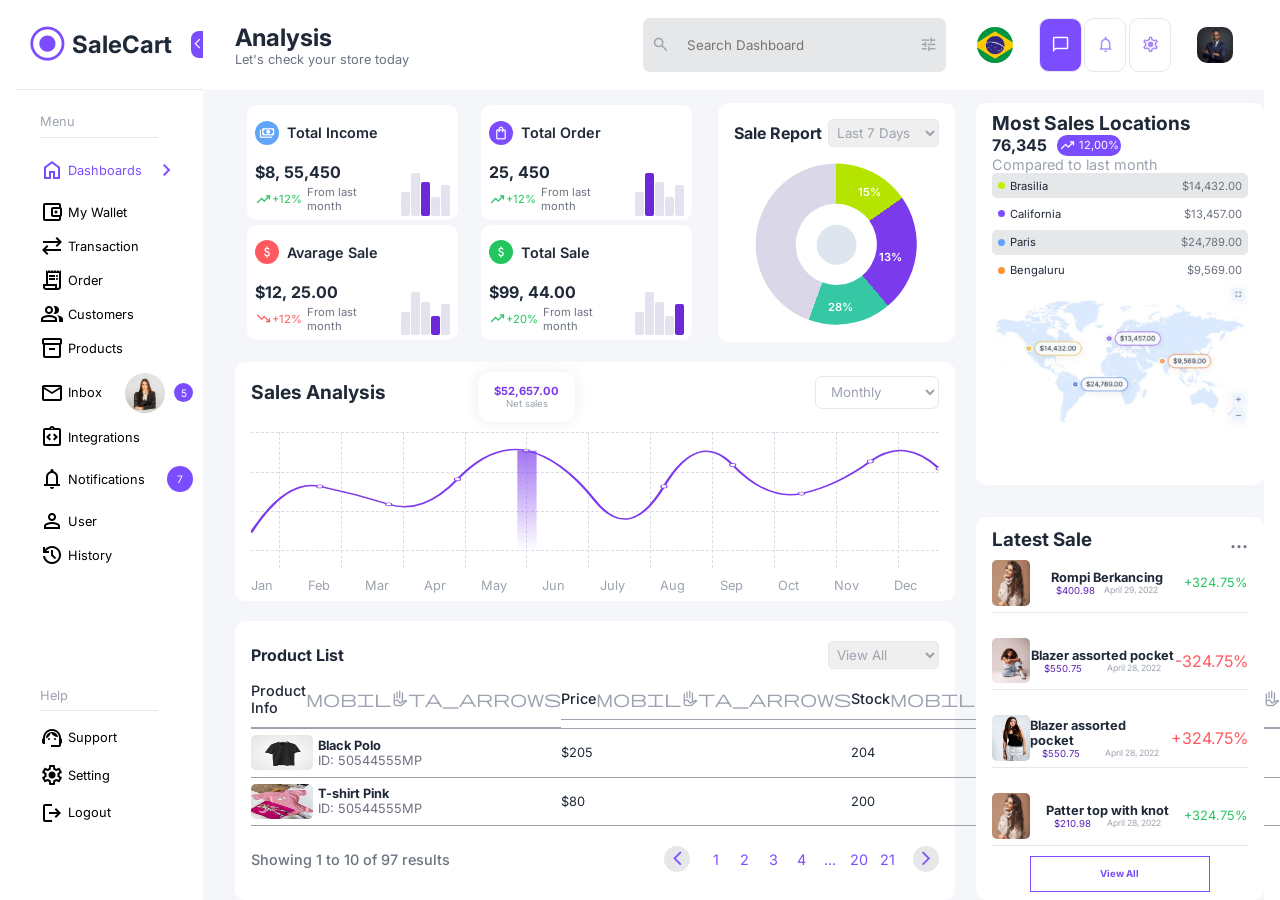
==== commit a0107515: "Dashboard Finalizada" ====
--- a/dashboard/index.html
+++ b/dashboard/index.html
@@ -477,7 +477,7 @@
                         </div>
                         <p class="text-gray">Compared to last month</p>
                         <div class="legenda">
-                            <div class="pais">
+                            <div class="pais pais-gray">
                                 <div class="nome-pais">
                                     <div class="color1 color"></div>
                                     <p>Brasilia</p>
@@ -491,7 +491,7 @@
                                 </div>
                                 <div class="num-pais">$13,457.00</div>
                             </div>
-                            <div class="pais">
+                            <div class="pais pais-gray">
                                 <div class="nome-pais">
                                     <div class="color3 color"></div>
                                     <p>Paris</p>
--- a/dashboard/style.css
+++ b/dashboard/style.css
@@ -826,11 +826,14 @@
     height: 23%;
     padding: 0em .5em;
     border-radius: 5px;
+    display: flex;
+    align-items: center;
+    justify-content: space-between;
+    font-size: .7em;
+}
+.box2 .box-mapa .legenda .pais-gray{
     background-color: var(--bg-hover);
-    display: flex;
-    align-items: center;
-    justify-content: space-between;
-    font-size: .7em;
+
 }
 .box2 .box-mapa .legenda .pais .nome-pais{
     display: flex;
